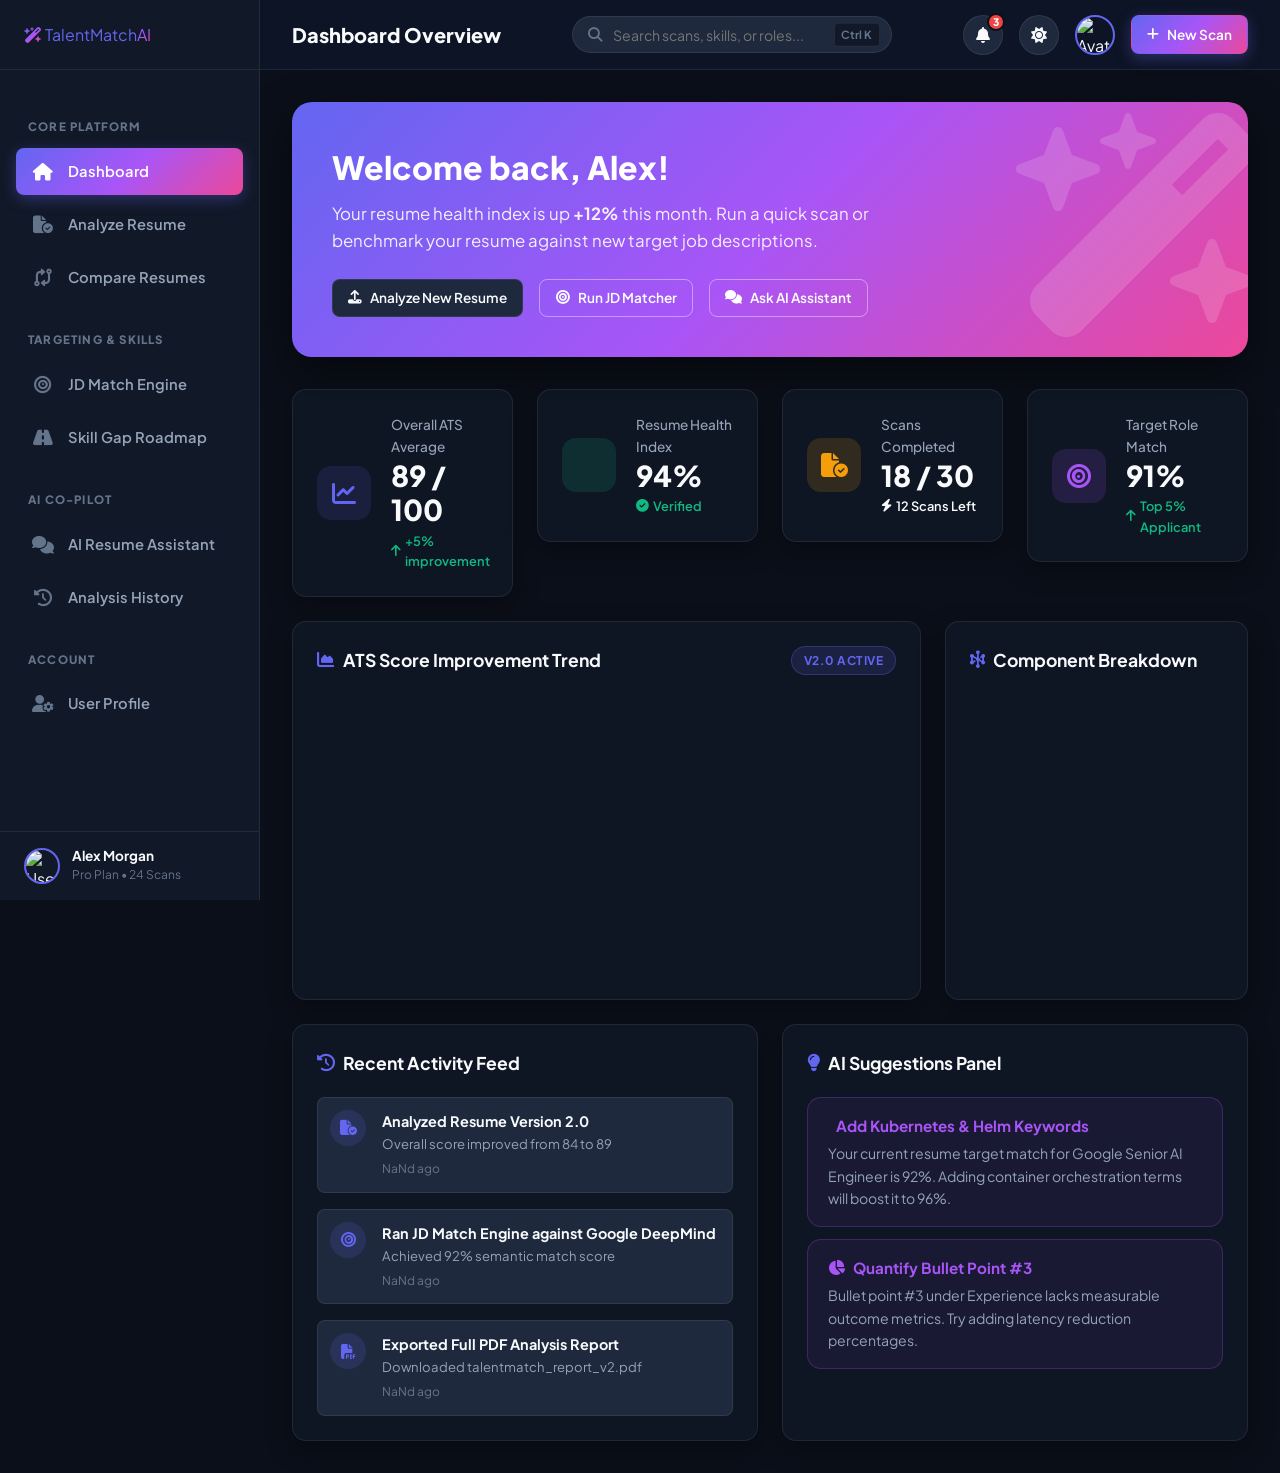
==== frontend/index.html @ 9432a085 "Initial commit" ====
<!DOCTYPE html>
<html lang="en" data-theme="dark">
<head>
  <meta charset="UTF-8">
  <meta name="viewport" content="width=device-width, initial-scale=1.0">
  <title>TalentMatch AI — Intelligent Resume Analysis & Career Assistant</title>
  
  <!-- Fonts -->
  <link rel="preconnect" href="https://fonts.googleapis.com">
  <link rel="preconnect" href="https://fonts.gstatic.com" crossorigin>
  <link href="https://fonts.googleapis.com/css2?family=Inter:wght@300;400;500;600;700;800&family=Plus+Jakarta+Sans:wght@400;500;600;700;800;900&display=swap" rel="stylesheet">
  
  <!-- FontAwesome Icons (CDN) -->
  <link rel="stylesheet" href="https://cdnjs.cloudflare.com/ajax/libs/font-awesome/6.4.0/css/all.min.css">
  
  <!-- Custom Stylesheets -->
  <link rel="stylesheet" href="assets/css/style.css">
  <link rel="stylesheet" href="assets/css/components.css">
  <link rel="stylesheet" href="assets/css/dashboard.css">
  <link rel="stylesheet" href="assets/css/analysis.css">
  <link rel="stylesheet" href="assets/css/chat.css">
</head>
<body>

  <!-- MAIN SPA APP CONTAINER -->
  <div class="app-container">

    <!-- INTERNAL APP SIDEBAR -->
    <aside class="app-sidebar">
      <div class="sidebar-header">
        <a href="#dashboard" class="brand-logo">
          <i class="fa-solid fa-wand-magic-sparkles gradient-text"></i>
          <span>TalentMatch<span class="gradient-text">AI</span></span>
        </a>
      </div>

      <div class="sidebar-menu">
        <span class="sidebar-category">Core Platform</span>
        <a href="#dashboard" class="sidebar-link active"><i class="fa-solid fa-house"></i> Dashboard</a>
        <a href="#analyze" class="sidebar-link"><i class="fa-solid fa-file-circle-check"></i> Analyze Resume</a>
        <a href="#compare" class="sidebar-link"><i class="fa-solid fa-code-compare"></i> Compare Resumes</a>
        
        <span class="sidebar-category">Targeting & Skills</span>
        <a href="#jd-match" class="sidebar-link"><i class="fa-solid fa-bullseye"></i> JD Match Engine</a>
        <a href="#skill-gap" class="sidebar-link"><i class="fa-solid fa-road"></i> Skill Gap Roadmap</a>
        
        <span class="sidebar-category">AI Co-Pilot</span>
        <a href="#chat" class="sidebar-link"><i class="fa-solid fa-comments"></i> AI Resume Assistant</a>
        <a href="#history" class="sidebar-link"><i class="fa-solid fa-clock-rotate-left"></i> Analysis History</a>
        
        <span class="sidebar-category">Account</span>
        <a href="#profile" class="sidebar-link"><i class="fa-solid fa-user-gear"></i> User Profile</a>
      </div>

      <div class="sidebar-footer">
        <div class="user-profile-summary">
          <img src="https://images.unsplash.com/photo-1534528741775-53994a69daeb?auto=format&fit=crop&w=256&q=80" class="user-avatar-sm" alt="User">
          <div class="user-info-text">
            <span class="user-name-text">Alex Morgan</span>
            <span class="user-role-text">Pro Plan • 24 Scans</span>
          </div>
        </div>
      </div>
    </aside>

    <!-- MAIN CONTENT AREA -->
    <main class="main-content">

      <!-- TOP APP HEADER / NAVIGATION BAR -->
      <header class="app-header">
        <div class="header-title-wrap">
          <button class="mobile-nav-toggle" id="mobile-nav-toggle"><i class="fa-solid fa-bars"></i></button>
          <h2 class="header-page-title" id="header-page-title">Dashboard Overview</h2>
        </div>

        <!-- Global Search Input -->
        <div class="header-search-wrap">
          <i class="fa-solid fa-magnifying-glass search-icon-left"></i>
          <input type="text" class="header-search-input" id="header-search-input" placeholder="Search scans, skills, or roles...">
          <span class="search-shortcut-kbd">Ctrl K</span>
        </div>

        <div class="header-actions">
          <!-- Notification Bell Button & Dropdown -->
          <div class="notification-btn-wrap">
            <button class="theme-toggle-btn" id="notification-btn" title="Notifications">
              <i class="fa-solid fa-bell"></i>
              <span class="notification-badge-count">3</span>
            </button>
            <div class="notification-dropdown" id="notification-dropdown">
              <div style="display: flex; align-items: center; justify-content: space-between; margin-bottom: 0.75rem;">
                <strong style="font-size: 0.95rem;">Notifications</strong>
                <span class="badge badge-primary">3 New</span>
              </div>
              <div id="notification-items-container">
                <!-- Dynamically Rendered -->
              </div>
            </div>
          </div>

          <!-- Theme Toggle Button -->
          <button class="theme-toggle-btn" id="theme-toggle-btn" title="Toggle Theme"><i class="fa-solid fa-sun"></i></button>

          <!-- User Profile Dropdown Avatar -->
          <div class="profile-dropdown-wrap">
            <img src="https://images.unsplash.com/photo-1534528741775-53994a69daeb?auto=format&fit=crop&w=256&q=80" class="profile-avatar-btn" id="profile-avatar-btn" alt="Avatar">
            <div class="profile-dropdown-menu" id="profile-dropdown-menu">
              <div class="profile-menu-item" onclick="Router.navigate('profile')"><i class="fa-solid fa-user-gear"></i> Profile Settings</div>
              <div class="profile-menu-item" onclick="Router.navigate('profile')"><i class="fa-solid fa-crown"></i> Pro Subscription</div>
              <div class="profile-menu-item" onclick="Auth.signOut()" style="color: var(--color-danger);"><i class="fa-solid fa-right-from-bracket"></i> Sign Out</div>
            </div>
          </div>

          <a href="#analyze" class="btn btn-primary btn-sm"><i class="fa-solid fa-plus"></i> New Scan</a>
        </div>
      </header>

      <!-- =================================================================== -->
      <!-- PAGE 1: LOGIN PAGE (#login) -->
      <!-- =================================================================== -->
      <section id="view-login" class="page-view">
        <div style="max-width: 440px; margin: 4rem auto;" class="glass-panel dashboard-card">
          <div style="text-align: center; margin-bottom: 2rem;">
            <i class="fa-solid fa-wand-magic-sparkles gradient-text" style="font-size: 2.5rem; margin-bottom: 1rem;"></i>
            <h2>Welcome Back</h2>
            <p style="color: var(--text-secondary);">Sign in to access your saved resume analyses</p>
          </div>
          <form onsubmit="event.preventDefault(); Auth.signIn(document.getElementById('login-email').value, document.getElementById('login-pass').value);">
            <div style="margin-bottom: 1.25rem;">
              <label style="display: block; font-size: 0.85rem; font-weight: 600; margin-bottom: 0.4rem;">Email Address</label>
              <input type="email" id="login-email" value="alex.morgan@talentmatch.ai" class="chat-input-field" style="width: 100%; border-radius: var(--border-radius-sm);" required>
            </div>
            <div style="margin-bottom: 1.5rem;">
              <label style="display: block; font-size: 0.85rem; font-weight: 600; margin-bottom: 0.4rem;">Password</label>
              <input type="password" id="login-pass" value="••••••••••••" class="chat-input-field" style="width: 100%; border-radius: var(--border-radius-sm);" required>
            </div>
            <button type="submit" class="btn btn-primary" style="width: 100%;">Sign In</button>
          </form>
          <p style="text-align: center; margin-top: 1.5rem; font-size: 0.9rem; color: var(--text-secondary);">
            Don't have an account? <a href="#register">Create Account</a>
          </p>
        </div>
      </section>

      <!-- =================================================================== -->
      <!-- PAGE 2: REGISTER PAGE (#register) -->
      <!-- =================================================================== -->
      <section id="view-register" class="page-view">
        <div style="max-width: 440px; margin: 4rem auto;" class="glass-panel dashboard-card">
          <div style="text-align: center; margin-bottom: 2rem;">
            <i class="fa-solid fa-user-plus gradient-text" style="font-size: 2.5rem; margin-bottom: 1rem;"></i>
            <h2>Create TalentMatch Account</h2>
            <p style="color: var(--text-secondary);">Start optimizing your resume with Gemini AI</p>
          </div>
          <form onsubmit="event.preventDefault(); Auth.signUp(document.getElementById('reg-email').value, document.getElementById('reg-pass').value, document.getElementById('reg-name').value);">
            <div style="margin-bottom: 1.25rem;">
              <label style="display: block; font-size: 0.85rem; font-weight: 600; margin-bottom: 0.4rem;">Full Name</label>
              <input type="text" id="reg-name" placeholder="Alex Morgan" class="chat-input-field" style="width: 100%; border-radius: var(--border-radius-sm);" required>
            </div>
            <div style="margin-bottom: 1.25rem;">
              <label style="display: block; font-size: 0.85rem; font-weight: 600; margin-bottom: 0.4rem;">Email Address</label>
              <input type="email" id="reg-email" placeholder="alex@example.com" class="chat-input-field" style="width: 100%; border-radius: var(--border-radius-sm);" required>
            </div>
            <div style="margin-bottom: 1.5rem;">
              <label style="display: block; font-size: 0.85rem; font-weight: 600; margin-bottom: 0.4rem;">Password</label>
              <input type="password" id="reg-pass" placeholder="••••••••••••" class="chat-input-field" style="width: 100%; border-radius: var(--border-radius-sm);" required>
            </div>
            <button type="submit" class="btn btn-primary" style="width: 100%;">Create Account</button>
          </form>
          <p style="text-align: center; margin-top: 1.5rem; font-size: 0.9rem; color: var(--text-secondary);">
            Already registered? <a href="#login">Sign In</a>
          </p>
        </div>
      </section>

      <!-- =================================================================== -->
      <!-- PAGE 3: DASHBOARD (#dashboard) -->
      <!-- =================================================================== -->
      <section id="view-dashboard" class="page-view active">
        <!-- Welcome Banner -->
        <div class="welcome-banner">
          <div class="banner-decoration"><i class="fa-solid fa-wand-magic-sparkles"></i></div>
          <h1 class="welcome-title">Welcome back, Alex!</h1>
          <p class="welcome-desc">Your resume health index is up <strong>+12%</strong> this month. Run a quick scan or benchmark your resume against new target job descriptions.</p>
          <div style="display: flex; gap: 1rem; flex-wrap: wrap;">
            <a href="#analyze" class="btn btn-secondary btn-sm"><i class="fa-solid fa-upload"></i> Analyze New Resume</a>
            <a href="#jd-match" class="btn btn-outline btn-sm" style="color: #fff; border-color: rgba(255,255,255,0.4);"><i class="fa-solid fa-bullseye"></i> Run JD Matcher</a>
            <a href="#chat" class="btn btn-outline btn-sm" style="color: #fff; border-color: rgba(255,255,255,0.4);"><i class="fa-solid fa-comments"></i> Ask AI Assistant</a>
          </div>
        </div>

        <!-- Metrics Grid -->
        <div class="dashboard-grid" style="margin-top: 0;">
          <div class="col-span-3">
            <div class="glass-panel stat-card">
              <div class="stat-icon"><i class="fa-solid fa-chart-line"></i></div>
              <div class="stat-info">
                <span class="stat-label">Overall ATS Average</span>
                <span class="stat-value">89 / 100</span>
                <span class="stat-trend up"><i class="fa-solid fa-arrow-up"></i> +5% improvement</span>
              </div>
            </div>
          </div>
          <div class="col-span-3">
            <div class="glass-panel stat-card">
              <div class="stat-icon" style="color: var(--color-success); background: var(--color-success-bg);"><i class="fa-solid fa-shield-check"></i></div>
              <div class="stat-info">
                <span class="stat-label">Resume Health Index</span>
                <span class="stat-value">94%</span>
                <span class="stat-trend up"><i class="fa-solid fa-circle-check"></i> Verified</span>
              </div>
            </div>
          </div>
          <div class="col-span-3">
            <div class="glass-panel stat-card">
              <div class="stat-icon" style="color: var(--color-warning); background: var(--color-warning-bg);"><i class="fa-solid fa-file-circle-check"></i></div>
              <div class="stat-info">
                <span class="stat-label">Scans Completed</span>
                <span class="stat-value">18 / 30</span>
                <span class="stat-trend"><i class="fa-solid fa-bolt"></i> 12 Scans Left</span>
              </div>
            </div>
          </div>
          <div class="col-span-3">
            <div class="glass-panel stat-card">
              <div class="stat-icon" style="color: var(--accent-secondary); background: rgba(168, 85, 247, 0.15);"><i class="fa-solid fa-bullseye"></i></div>
              <div class="stat-info">
                <span class="stat-label">Target Role Match</span>
                <span class="stat-value">91%</span>
                <span class="stat-trend up"><i class="fa-solid fa-arrow-up"></i> Top 5% Applicant</span>
              </div>
            </div>
          </div>
        </div>

        <!-- Charts Grid -->
        <div class="dashboard-grid">
          <div class="col-span-8">
            <div class="glass-panel dashboard-card">
              <div class="card-header">
                <span class="card-title"><i class="fa-solid fa-chart-area"></i> ATS Score Improvement Trend</span>
                <span class="badge badge-primary">v2.0 Active</span>
              </div>
              <div class="chart-container">
                <canvas id="scoreTrendChart"></canvas>
              </div>
            </div>
          </div>

          <div class="col-span-4">
            <div class="glass-panel dashboard-card">
              <div class="card-header">
                <span class="card-title"><i class="fa-solid fa-hexagon-nodes"></i> Component Breakdown</span>
              </div>
              <div class="chart-container">
                <canvas id="componentRadarChart"></canvas>
              </div>
            </div>
          </div>

          <!-- Activity Feed & AI Suggestions -->
          <div class="col-span-6">
            <div class="glass-panel dashboard-card">
              <div class="card-header">
                <span class="card-title"><i class="fa-solid fa-clock-rotate-left"></i> Recent Activity Feed</span>
              </div>
              <div class="activity-feed-list" id="dashboard-activity-feed">
                <!-- Dynamically Rendered -->
              </div>
            </div>
          </div>

          <div class="col-span-6">
            <div class="glass-panel dashboard-card">
              <div class="card-header">
                <span class="card-title"><i class="fa-solid fa-lightbulb"></i> AI Suggestions Panel</span>
              </div>
              <div class="ai-suggestion-card">
                <span class="ai-suggestion-title"><i class="fa-solid fa-sparkles"></i> Add Kubernetes & Helm Keywords</span>
                <p style="font-size: 0.88rem; color: var(--text-secondary);">Your current resume target match for Google Senior AI Engineer is 92%. Adding container orchestration terms will boost it to 96%.</p>
              </div>
              <div class="ai-suggestion-card">
                <span class="ai-suggestion-title"><i class="fa-solid fa-chart-pie"></i> Quantify Bullet Point #3</span>
                <p style="font-size: 0.88rem; color: var(--text-secondary);">Bullet point #3 under Experience lacks measurable outcome metrics. Try adding latency reduction percentages.</p>
              </div>
            </div>
          </div>
        </div>
      </section>

      <!-- =================================================================== -->
      <!-- PAGE 4: RESUME ANALYSIS (#analyze) -->
      <!-- =================================================================== -->
      <section id="view-analyze" class="page-view">
        <div class="dashboard-grid" style="margin-top: 0;">
          <!-- Optional Job Description Text Input -->
          <div class="col-span-12">
            <div class="glass-panel dashboard-card" style="margin-bottom: 1rem; padding: 1.25rem;">
              <label style="display: block; font-size: 0.9rem; font-weight: 700; margin-bottom: 0.5rem;"><i class="fa-solid fa-file-invoice"></i> Target Job Description (Optional)</label>
              <textarea class="chat-input-field" id="jd-text-input" rows="2" style="width: 100%; border-radius: var(--border-radius-sm); font-size: 0.88rem;" placeholder="Paste job description text here to benchmark keyword match & semantic fit..."></textarea>
            </div>
          </div>

          <!-- Upload Area & Progress Bar -->
          <div class="col-span-12">
            <div class="glass-panel dashboard-card">
              <div class="card-header">
                <span class="card-title"><i class="fa-solid fa-cloud-arrow-up"></i> Upload Resume for Instant Analysis</span>
                <span class="badge badge-info">PDF, DOCX Max 5MB</span>
              </div>
              <div class="dropzone" id="resume-dropzone">
                <i class="fa-solid fa-file-arrow-up dropzone-icon"></i>
                <h3>Drag & Drop Your Resume File Here</h3>
                <p style="color: var(--text-secondary); margin-top: 0.5rem;">or click to browse local files from your computer</p>
                <input type="file" id="resume-file-input" style="display: none;" accept=".pdf,.doc,.docx">
              </div>

              <!-- Upload Progress Indicator Bar -->
              <div class="upload-progress-wrap" id="upload-progress-wrap">
                <div style="display: flex; justify-content: space-between; font-size: 0.85rem; margin-bottom: 0.4rem;">
                  <span>Parsing & Scoring with Gemini Flash AI...</span>
                  <span id="upload-pct-text">Processing</span>
                </div>
                <div class="progress-bar-wrap">
                  <div class="progress-bar-fill" id="upload-progress-bar-fill" style="width: 0%;"></div>
                </div>
              </div>
            </div>
          </div>

          <!-- Document Preview Panel Mockup -->
          <div class="col-span-12">
            <div class="glass-panel dashboard-card">
              <div class="card-header">
                <span class="card-title"><i class="fa-solid fa-file-lines"></i> Parsed Resume Preview & Data Inspector</span>
                <div style="display: flex; gap: 0.5rem;">
                  <button class="btn btn-outline btn-sm" onclick="App.handleDownloadPDF()"><i class="fa-solid fa-download"></i> Download Report (PDF)</button>
                </div>
              </div>
              <div class="doc-tab-pills">
                <button class="doc-tab-pill active">Parsed Summary</button>
                <button class="doc-tab-pill">Work Experience</button>
                <button class="doc-tab-pill">Extracted Skills</button>
              </div>
              <div class="document-preview-card">
                <strong>NAME:</strong> Alex Morgan<br>
                <strong>ROLE TARGET:</strong> Senior Full Stack & AI Systems Engineer<br>
                <strong>EMAIL:</strong> alex.morgan@talentmatch.ai | <strong>PHONE:</strong> +1-555-019-2831<br><br>
                <strong>PROFESSIONAL SUMMARY:</strong><br>
                Driven Senior Full-Stack Engineer with 5+ years of experience architecting high-throughput FastAPI backends and modern React interfaces. Reduced overall API response latency by 45% using Redis caching and optimized PyTorch embeddings.
              </div>
            </div>
          </div>

          <!-- Score Radial Gauge & Component Cards -->
          <div class="col-span-4">
            <div class="glass-panel dashboard-card score-gauge-card">
              <span class="card-title" style="margin-bottom: 0.5rem;"><i class="fa-solid fa-gauge-high"></i> Overall ATS Score</span>
              <div class="score-radial-wrap">
                <svg viewBox="0 0 160 160">
                  <defs>
                    <linearGradient id="scoreGradient" x1="0%" y1="0%" x2="100%" y2="100%">
                      <stop offset="0%" stop-color="#6366f1"/>
                      <stop offset="100%" stop-color="#a855f7"/>
                    </linearGradient>
                  </defs>
                  <circle class="score-radial-bg" cx="80" cy="80" r="70"></circle>
                  <circle class="score-radial-meter" id="score-radial-meter" cx="80" cy="80" r="70"></circle>
                </svg>
                <div class="score-radial-text">
                  <span class="score-num gradient-text" id="analysis-score-num">89</span>
                  <span class="score-denom">OUT OF 100</span>
                </div>
              </div>
              <span class="badge badge-success" style="margin-top: 0.5rem;">Excellent ATS Grade</span>
            </div>
          </div>

          <div class="col-span-8">
            <div class="glass-panel dashboard-card">
              <div class="card-header">
                <span class="card-title"><i class="fa-solid fa-sliders"></i> 5-Component ATS Scores</span>
              </div>
              <div class="component-scores-grid" id="component-scores-grid">
                <!-- Dynamically Rendered -->
              </div>
            </div>
          </div>

          <!-- Keyword Analysis & Issues -->
          <div class="col-span-6">
            <div class="glass-panel dashboard-card">
              <div class="card-header">
                <span class="card-title"><i class="fa-solid fa-tags"></i> Extracted & Target Keywords</span>
              </div>
              <div class="keywords-pills-wrap" id="matched-keywords-container">
                <!-- Dynamically Rendered -->
              </div>
            </div>
          </div>

          <div class="col-span-6">
            <div class="glass-panel dashboard-card">
              <div class="card-header">
                <span class="card-title"><i class="fa-solid fa-triangle-exclamation"></i> Actionable Issues & Recommendations</span>
              </div>
              <div class="issues-accordion-list">
                <div class="issue-item-card active">
                  <div class="issue-item-header" onclick="this.parentElement.classList.toggle('active')">
                    <span class="issue-item-title"><i class="fa-solid fa-circle-exclamation" style="color: var(--color-warning);"></i> Incorporate Cloud Infrastructure Keywords</span>
                    <i class="fa-solid fa-chevron-down issue-chevron"></i>
                  </div>
                  <div class="issue-item-body">
                    <p>The target role emphasizes Kubernetes and Terraform for deployment pipelines.</p>
                    <div class="how-to-fix-box">
                      <strong>How to Fix:</strong> Add Terraform or Kubernetes under Infrastructure/DevOps skills section.
                    </div>
                  </div>
                </div>
              </div>
            </div>
          </div>
        </div>
      </section>

      <!-- =================================================================== -->
      <!-- PAGE 5: RESUME COMPARISON (#compare) -->
      <!-- =================================================================== -->
      <section id="view-compare" class="page-view">
        <div class="dashboard-grid" style="margin-top: 0;">
          <div class="col-span-12">
            <div class="glass-panel dashboard-card">
              <div class="card-header">
                <span class="card-title"><i class="fa-solid fa-code-compare"></i> Side-by-Side Resume Comparison Matrix</span>
                <button class="btn btn-primary btn-sm" onclick="App.showToast('Select files to compare', 'info')"><i class="fa-solid fa-plus"></i> Compare New File</button>
              </div>
              <div class="comparison-table-wrap">
                <table class="comparison-table">
                  <thead>
                    <tr>
                      <th>Resume Version</th>
                      <th>ATS Score</th>
                      <th>Formatting (/20)</th>
                      <th>Keywords (/25)</th>
                      <th>Skills Detected</th>
                      <th>Recommendation Verdict</th>
                    </tr>
                  </thead>
                  <tbody id="comparison-matrix-body">
                    <!-- Dynamically Rendered -->
                  </tbody>
                </table>
              </div>
            </div>
          </div>

          <div class="col-span-12">
            <div class="glass-panel dashboard-card">
              <div class="card-header">
                <span class="card-title"><i class="fa-solid fa-chart-bar"></i> Differential ATS Score Visualizer</span>
              </div>
              <div class="chart-container">
                <canvas id="comparisonBarChart"></canvas>
              </div>
            </div>
          </div>
        </div>
      </section>

      <!-- =================================================================== -->
      <!-- PAGE 6: JOB DESCRIPTION MATCHING (#jd-match) -->
      <!-- =================================================================== -->
      <section id="view-jd-match" class="page-view">
        <div class="dashboard-grid" style="margin-top: 0;">
          <div class="col-span-12">
            <div class="glass-panel dashboard-card" style="margin-bottom: 1.5rem;">
              <div class="card-header">
                <span class="card-title"><i class="fa-solid fa-bullseye"></i> Multi-Job Description Target Matcher</span>
                <button class="btn btn-primary btn-sm" onclick="App.showToast('Paste Job Description text...', 'info')"><i class="fa-solid fa-paste"></i> Add New JD Target</button>
              </div>
              <p style="color: var(--text-secondary);">Benchmark your current active resume against multiple company job postings simultaneously.</p>
            </div>
          </div>

          <div class="col-span-12">
            <div style="display: grid; grid-template-columns: repeat(auto-fit, minmax(320px, 1fr)); gap: 1.5rem;" id="jd-match-cards-wrap">
              <!-- Dynamically Rendered -->
            </div>
          </div>
        </div>
      </section>

      <!-- =================================================================== -->
      <!-- PAGE 7: SKILL GAP ANALYSIS (#skill-gap) -->
      <!-- =================================================================== -->
      <section id="view-skill-gap" class="page-view">
        <div class="dashboard-grid" style="margin-top: 0;">
          <div class="col-span-12">
            <div class="glass-panel dashboard-card">
              <div class="card-header">
                <span class="card-title"><i class="fa-solid fa-road"></i> AI-Generated Skill Roadmap & Learning Priorities</span>
              </div>
              <p style="color: var(--text-secondary);">Skill gaps identified based on sentence embeddings & skill validation checks against target Senior AI Architect postings.</p>
              
              <div class="skill-roadmap-list" id="skill-roadmap-container">
                <!-- Dynamically Rendered -->
              </div>
            </div>
          </div>
        </div>
      </section>

      <!-- =================================================================== -->
      <!-- PAGE 8: AI RESUME ASSISTANT (#chat) -->
      <!-- =================================================================== -->
      <section id="view-chat" class="page-view">
        <div class="chat-app-container">
          <!-- Chat Sidebar -->
          <div class="chat-sidebar">
            <button class="btn btn-primary btn-sm chat-new-btn" onclick="App.showToast('New Chat session started!', 'success')"><i class="fa-solid fa-plus"></i> New Chat</button>
            <span class="sidebar-category" style="padding-left: 0;">Quick Prompt Presets</span>
            <div class="preset-prompts-list">
              <button class="prompt-preset-chip" onclick="App.sendPresetPrompt('Rewrite summary for Senior Fullstack')"><i class="fa-solid fa-wand-magic"></i> Rewrite Summary</button>
              <button class="prompt-preset-chip" onclick="App.sendPresetPrompt('Generate 3 bullet points with metrics')"><i class="fa-solid fa-list-check"></i> Generate Metrics</button>
              <button class="prompt-preset-chip" onclick="App.sendPresetPrompt('Find missing keywords for Google AI Lead')"><i class="fa-solid fa-key"></i> Missing Keywords</button>
            </div>
          </div>

          <!-- Chat Main Area -->
          <div class="chat-main-area">
            <div class="chat-messages-scroll" id="chat-messages-scroll">
              <div class="chat-message-row assistant">
                <div class="chat-avatar"><i class="fa-solid fa-robot"></i></div>
                <div class="chat-bubble">
                  Hello Alex! I am your <strong>TalentMatch AI Assistant</strong>. I can help you reword bullet points, optimize your summary for specific job descriptions, or answer any ATS formatting questions. How can I assist your job search today?
                </div>
              </div>
            </div>

            <!-- Chat Input Bar -->
            <div class="chat-input-wrapper">
              <input type="text" class="chat-input-field" id="chat-input" placeholder="Ask AI Assistant to rewrite bullet points, optimize summary, or add keywords...">
              <button class="chat-send-btn" id="chat-send-btn"><i class="fa-solid fa-paper-plane"></i></button>
            </div>
          </div>
        </div>
      </section>

      <!-- =================================================================== -->
      <!-- PAGE 9: RESUME HISTORY (#history) -->
      <!-- =================================================================== -->
      <section id="view-history" class="page-view">
        <div class="dashboard-grid" style="margin-top: 0;">
          <div class="col-span-12">
            <div class="glass-panel dashboard-card">
              <div class="card-header">
                <span class="card-title"><i class="fa-solid fa-clock-rotate-left"></i> Resume Scan History</span>
                <span class="badge badge-primary">Database History</span>
              </div>
              <div style="display: flex; gap: 1rem; margin-top: 0.5rem;">
                <input type="text" class="chat-input-field" id="history-search-input" placeholder="Filter scans by title or filename..." style="border-radius: var(--border-radius-sm); flex: 1;">
              </div>
            </div>
          </div>

          <div class="col-span-12">
            <div style="display: grid; grid-template-columns: repeat(auto-fit, minmax(320px, 1fr)); gap: 1.5rem;" id="history-cards-container">
              <!-- Dynamically Rendered -->
            </div>
          </div>
        </div>
      </section>

      <!-- =================================================================== -->
      <!-- PAGE 10: USER PROFILE & SETTINGS (#profile) -->
      <!-- =================================================================== -->
      <section id="view-profile" class="page-view">
        <div class="dashboard-grid" style="margin-top: 0;">
          <div class="col-span-4">
            <div class="glass-panel dashboard-card" style="text-align: center; padding: 2.5rem 1.5rem;">
              <img src="https://images.unsplash.com/photo-1534528741775-53994a69daeb?auto=format&fit=crop&w=256&q=80" style="width: 100px; height: 100px; border-radius: 50%; object-fit: cover; margin: 0 auto 1rem; border: 3px solid var(--accent-primary);" alt="Profile">
              <h3>Alex Morgan</h3>
              <p style="color: var(--text-secondary); font-size: 0.9rem;">Senior Full Stack Engineer</p>
              <span class="badge badge-success" style="margin-top: 0.75rem;">Pro Analyst Subscription</span>
            </div>
          </div>

          <div class="col-span-8">
            <div class="glass-panel dashboard-card">
              <div class="card-header">
                <span class="card-title"><i class="fa-solid fa-user-gear"></i> Target Career Preferences</span>
              </div>
              <form onsubmit="event.preventDefault(); App.showToast('Profile updated!', 'success');">
                <div style="margin-bottom: 1.25rem;">
                  <label style="display: block; font-size: 0.85rem; font-weight: 600; margin-bottom: 0.4rem;">Target Job Title</label>
                  <input type="text" value="Lead AI Systems Architect" class="chat-input-field" style="width: 100%; border-radius: var(--border-radius-sm);">
                </div>
                <div style="margin-bottom: 1.25rem;">
                  <label style="display: block; font-size: 0.85rem; font-weight: 600; margin-bottom: 0.4rem;">Primary Technology Stack</label>
                  <input type="text" value="Python, FastAPI, TypeScript, PyTorch, PostgreSQL, Docker" class="chat-input-field" style="width: 100%; border-radius: var(--border-radius-sm);">
                </div>
                <button type="submit" class="btn btn-primary btn-sm"><i class="fa-solid fa-floppy-disk"></i> Save Preferences</button>
              </form>
            </div>
          </div>
        </div>
      </section>

    </main>
  </div>

  <!-- CDN Scripts -->
  <script src="https://cdn.jsdelivr.net/npm/@supabase/supabase-js@2"></script>
  <script src="https://cdn.jsdelivr.net/npm/chart.js@4.4.0/dist/chart.umd.min.js"></script>
  
  <!-- Custom JS Modules -->
  <script src="assets/js/mockData.js"></script>
  <script src="assets/js/charts.js"></script>
  <script src="assets/js/api.js"></script>
  <script src="assets/js/auth.js"></script>
  <script src="assets/js/router.js"></script>
  <script src="assets/js/app.js"></script>

</body>
</html>
---- frontend/assets/css/style.css ----
/* ==========================================================================
   TalentMatch AI - Global Design System & Core Tokens (Vanilla CSS)
   ========================================================================== */

:root {
  /* Color Palette - Dark Theme (Default) */
  --bg-primary: #0b0f19;
  --bg-secondary: #111827;
  --bg-tertiary: #1f293d;
  --bg-card: rgba(17, 24, 39, 0.75);
  --bg-card-hover: rgba(31, 41, 61, 0.85);
  --bg-glass: rgba(15, 23, 42, 0.75);
  
  --text-primary: #f8fafc;
  --text-secondary: #94a3b8;
  --text-muted: #64748b;
  --text-inverse: #0f172a;

  /* Brand Accents & Gradients */
  --accent-primary: #6366f1;
  --accent-primary-hover: #4f46e5;
  --accent-secondary: #a855f7;
  --accent-tertiary: #ec4899;

  --grad-primary: linear-gradient(135deg, #6366f1 0%, #a855f7 50%, #ec4899 100%);
  --grad-secondary: linear-gradient(135deg, #3b82f6 0%, #2dd4bf 100%);
  --grad-success: linear-gradient(135deg, #10b981 0%, #059669 100%);
  --grad-warning: linear-gradient(135deg, #f59e0b 0%, #d97706 100%);
  --grad-danger: linear-gradient(135deg, #ef4444 0%, #b91c1c 100%);
  --grad-glass: linear-gradient(135deg, rgba(255, 255, 255, 0.08) 0%, rgba(255, 255, 255, 0.02) 100%);

  /* System Status Colors */
  --color-success: #10b981;
  --color-success-bg: rgba(16, 185, 129, 0.15);
  --color-warning: #f59e0b;
  --color-warning-bg: rgba(245, 158, 11, 0.15);
  --color-danger: #ef4444;
  --color-danger-bg: rgba(239, 68, 68, 0.15);
  --color-info: #3b82f6;
  --color-info-bg: rgba(59, 130, 246, 0.15);

  /* Borders & Shadows */
  --border-color: rgba(255, 255, 255, 0.08);
  --border-color-hover: rgba(99, 102, 241, 0.4);
  --border-radius-sm: 8px;
  --border-radius-md: 14px;
  --border-radius-lg: 20px;
  --border-radius-full: 9999px;

  --shadow-sm: 0 2px 8px rgba(0, 0, 0, 0.25);
  --shadow-md: 0 8px 24px rgba(0, 0, 0, 0.35);
  --shadow-lg: 0 16px 40px rgba(0, 0, 0, 0.5);
  --shadow-glow: 0 0 25px rgba(99, 102, 241, 0.35);

  /* Fonts & Transitions */
  --font-main: 'Plus Jakarta Sans', 'Inter', -apple-system, BlinkMacSystemFont, sans-serif;
  --transition-fast: all 0.2s cubic-bezier(0.4, 0, 0.2, 1);
  --transition-normal: all 0.3s cubic-bezier(0.4, 0, 0.2, 1);
  --transition-bounce: all 0.4s cubic-bezier(0.34, 1.56, 0.64, 1);

  --sidebar-width: 260px;
  --header-height: 70px;
}

/* Light Theme Overrides */
[data-theme="light"] {
  --bg-primary: #f8fafc;
  --bg-secondary: #ffffff;
  --bg-tertiary: #f1f5f9;
  --bg-card: rgba(255, 255, 255, 0.85);
  --bg-card-hover: rgba(241, 245, 249, 0.95);
  --bg-glass: rgba(255, 255, 255, 0.85);

  --text-primary: #0f172a;
  --text-secondary: #475569;
  --text-muted: #94a3b8;
  --text-inverse: #ffffff;

  --border-color: rgba(0, 0, 0, 0.08);
  --border-color-hover: rgba(99, 102, 241, 0.4);
  --grad-glass: linear-gradient(135deg, rgba(255, 255, 255, 0.9) 0%, rgba(240, 244, 255, 0.6) 100%);
  --shadow-sm: 0 2px 8px rgba(0, 0, 0, 0.06);
  --shadow-md: 0 8px 24px rgba(0, 0, 0, 0.08);
  --shadow-lg: 0 16px 40px rgba(0, 0, 0, 0.12);
  --shadow-glow: 0 0 25px rgba(99, 102, 241, 0.2);
}

/* Base Reset */
*, *::before, *::after {
  box-sizing: border-box;
  margin: 0;
  padding: 0;
}

html {
  scroll-behavior: smooth;
  font-size: 16px;
}

body {
  font-family: var(--font-main);
  background-color: var(--bg-primary);
  color: var(--text-primary);
  line-height: 1.6;
  overflow-x: hidden;
  min-height: 100vh;
  transition: background-color 0.3s ease, color 0.3s ease;
}

a {
  color: var(--accent-primary);
  text-decoration: none;
  transition: var(--transition-fast);
}

a:hover {
  color: var(--accent-secondary);
}

ul, ol {
  list-style: none;
}

img {
  max-width: 100%;
  height: auto;
  display: block;
}

button, input, select, textarea {
  font-family: inherit;
  font-size: inherit;
  color: inherit;
}

/* Glassmorphism Utility */
.glass-panel {
  background: var(--bg-card);
  backdrop-filter: blur(16px);
  -webkit-backdrop-filter: blur(16px);
  border: 1px solid var(--border-color);
  border-radius: var(--border-radius-md);
  box-shadow: var(--shadow-md);
  transition: var(--transition-normal);
}

.glass-panel:hover {
  border-color: var(--border-color-hover);
}

/* Gradient Text */
.gradient-text {
  background: var(--grad-primary);
  -webkit-background-clip: text;
  -webkit-text-fill-color: transparent;
  display: inline-block;
}

.gradient-text-blue {
  background: var(--grad-secondary);
  -webkit-background-clip: text;
  -webkit-text-fill-color: transparent;
  display: inline-block;
}

/* Layout Wrapper */
.app-container {
  display: flex;
  min-height: 100vh;
  position: relative;
}

.main-content {
  flex: 1;
  display: flex;
  flex-direction: column;
  min-width: 0;
  transition: var(--transition-normal);
}

.page-view {
  display: none;
  padding: 2rem;
  animation: fadeIn 0.35s ease-in-out forwards;
}

.page-view.active {
  display: block;
}

/* Container Widths */
.container {
  max-width: 1280px;
  margin: 0 auto;
  padding: 0 1.5rem;
}

/* Animations */
@keyframes fadeIn {
  from {
    opacity: 0;
    transform: translateY(8px);
  }
  to {
    opacity: 1;
    transform: translateY(0);
  }
}

@keyframes pulseGlow {
  0%, 100% {
    box-shadow: 0 0 15px rgba(99, 102, 241, 0.3);
  }
  50% {
    box-shadow: 0 0 30px rgba(168, 85, 247, 0.6);
  }
}

@keyframes spin {
  to { transform: rotate(360deg); }
}

.spin {
  animation: spin 1s linear infinite;
}

/* Scrollbar Customization */
::-webkit-scrollbar {
  width: 8px;
  height: 8px;
}
::-webkit-scrollbar-track {
  background: var(--bg-primary);
}
::-webkit-scrollbar-thumb {
  background: var(--bg-tertiary);
  border-radius: var(--border-radius-full);
}
::-webkit-scrollbar-thumb:hover {
  background: var(--accent-primary);
}
---- frontend/assets/css/components.css ----
/* ==========================================================================
   TalentMatch AI - Reusable UI Components Stylesheet
   ========================================================================== */

/* Buttons */
.btn {
  display: inline-flex;
  align-items: center;
  justify-content: center;
  gap: 0.5rem;
  padding: 0.75rem 1.5rem;
  font-weight: 600;
  font-size: 0.95rem;
  border-radius: var(--border-radius-sm);
  border: 1px solid transparent;
  cursor: pointer;
  transition: var(--transition-fast);
  white-space: nowrap;
  user-select: none;
}

.btn-primary {
  background: var(--grad-primary);
  color: #ffffff;
  box-shadow: 0 4px 15px rgba(99, 102, 241, 0.35);
}
.btn-primary:hover {
  transform: translateY(-2px);
  box-shadow: 0 8px 25px rgba(99, 102, 241, 0.5);
  color: #ffffff;
}

.btn-secondary {
  background: var(--bg-tertiary);
  color: var(--text-primary);
  border-color: var(--border-color);
}
.btn-secondary:hover {
  background: var(--bg-card-hover);
  border-color: var(--border-color-hover);
  color: var(--accent-primary);
}

.btn-outline {
  background: transparent;
  color: var(--text-primary);
  border-color: var(--border-color);
}
.btn-outline:hover {
  border-color: var(--accent-primary);
  color: var(--accent-primary);
  background: rgba(99, 102, 241, 0.1);
}

.btn-sm {
  padding: 0.45rem 0.95rem;
  font-size: 0.85rem;
}
.btn-lg {
  padding: 1rem 2rem;
  font-size: 1.1rem;
}

.btn-icon {
  width: 40px;
  height: 40px;
  padding: 0;
  border-radius: 50%;
  justify-content: center;
}

/* Badges & Tags */
.badge {
  display: inline-flex;
  align-items: center;
  gap: 0.35rem;
  padding: 0.25rem 0.75rem;
  font-size: 0.75rem;
  font-weight: 700;
  border-radius: var(--border-radius-full);
  text-transform: uppercase;
  letter-spacing: 0.5px;
}

.badge-success {
  background: var(--color-success-bg);
  color: var(--color-success);
  border: 1px solid rgba(16, 185, 129, 0.3);
}

.badge-warning {
  background: var(--color-warning-bg);
  color: var(--color-warning);
  border: 1px solid rgba(245, 158, 11, 0.3);
}

.badge-danger {
  background: var(--color-danger-bg);
  color: var(--color-danger);
  border: 1px solid rgba(239, 68, 68, 0.3);
}

.badge-info {
  background: var(--color-info-bg);
  color: var(--color-info);
  border: 1px solid rgba(59, 130, 246, 0.3);
}

.badge-primary {
  background: rgba(99, 102, 241, 0.15);
  color: var(--accent-primary);
  border: 1px solid rgba(99, 102, 241, 0.3);
}

/* Header Global Search Bar & Shortcuts */
.header-search-wrap {
  position: relative;
  width: 320px;
}

.header-search-input {
  width: 100%;
  background: var(--bg-tertiary);
  border: 1px solid var(--border-color);
  border-radius: var(--border-radius-full);
  padding: 0.55rem 2.8rem 0.55rem 2.5rem;
  font-size: 0.88rem;
  color: var(--text-primary);
  outline: none;
  transition: var(--transition-fast);
}

.header-search-input:focus {
  border-color: var(--accent-primary);
  box-shadow: 0 0 15px rgba(99, 102, 241, 0.25);
  width: 360px;
}

.search-icon-left {
  position: absolute;
  left: 1rem;
  top: 50%;
  transform: translateY(-50%);
  color: var(--text-muted);
  font-size: 0.9rem;
  pointer-events: none;
}

.search-shortcut-kbd {
  position: absolute;
  right: 0.75rem;
  top: 50%;
  transform: translateY(-50%);
  background: var(--bg-secondary);
  border: 1px solid var(--border-color);
  border-radius: 4px;
  padding: 0.15rem 0.4rem;
  font-size: 0.7rem;
  font-weight: 700;
  color: var(--text-muted);
  pointer-events: none;
}

/* Notification Button & Dropdown Drawer */
.notification-btn-wrap {
  position: relative;
}

.notification-badge-count {
  position: absolute;
  top: -2px;
  right: -2px;
  background: var(--color-danger);
  color: #ffffff;
  font-size: 0.65rem;
  font-weight: 800;
  width: 18px;
  height: 18px;
  border-radius: 50%;
  display: flex;
  align-items: center;
  justify-content: center;
  border: 2px solid var(--bg-primary);
}

.notification-dropdown {
  position: absolute;
  right: 0;
  top: 50px;
  width: 340px;
  background: var(--bg-secondary);
  border: 1px solid var(--border-color);
  border-radius: var(--border-radius-md);
  box-shadow: var(--shadow-lg);
  padding: 1rem;
  display: none;
  z-index: 1050;
  animation: fadeIn 0.2s ease forwards;
}

.notification-dropdown.active {
  display: block;
}

.notification-item {
  display: flex;
  gap: 0.75rem;
  padding: 0.75rem;
  border-radius: var(--border-radius-sm);
  transition: var(--transition-fast);
  cursor: pointer;
  border-bottom: 1px solid var(--border-color);
}
.notification-item:last-child { border-bottom: none; }
.notification-item:hover { background: var(--bg-tertiary); }

/* User Profile Header Dropdown */
.profile-dropdown-wrap {
  position: relative;
}

.profile-avatar-btn {
  width: 40px;
  height: 40px;
  border-radius: 50%;
  object-fit: cover;
  border: 2px solid var(--accent-primary);
  cursor: pointer;
  transition: var(--transition-fast);
}
.profile-avatar-btn:hover { transform: scale(1.05); }

.profile-dropdown-menu {
  position: absolute;
  right: 0;
  top: 50px;
  width: 220px;
  background: var(--bg-secondary);
  border: 1px solid var(--border-color);
  border-radius: var(--border-radius-md);
  box-shadow: var(--shadow-lg);
  padding: 0.5rem;
  display: none;
  z-index: 1050;
}
.profile-dropdown-menu.active { display: block; }

.profile-menu-item {
  display: flex;
  align-items: center;
  gap: 0.75rem;
  padding: 0.65rem 0.85rem;
  color: var(--text-secondary);
  font-size: 0.88rem;
  font-weight: 600;
  border-radius: var(--border-radius-sm);
  transition: var(--transition-fast);
  cursor: pointer;
}
.profile-menu-item:hover { background: var(--bg-tertiary); color: var(--text-primary); }

/* Empty States Component */
.empty-state {
  text-align: center;
  padding: 3.5rem 2rem;
  background: var(--bg-card);
  border: 1px dashed var(--border-color);
  border-radius: var(--border-radius-lg);
}

.empty-state-icon {
  font-size: 3rem;
  color: var(--text-muted);
  margin-bottom: 1rem;
}

.empty-state-title {
  font-size: 1.25rem;
  font-weight: 700;
  margin-bottom: 0.5rem;
}

.empty-state-desc {
  font-size: 0.92rem;
  color: var(--text-secondary);
  max-width: 420px;
  margin: 0 auto 1.5rem;
}

/* Skeleton Loading Component */
.skeleton {
  background: linear-gradient(90deg, var(--bg-tertiary) 25%, var(--border-color) 50%, var(--bg-tertiary) 75%);
  background-size: 200% 100%;
  animation: loadingSkeleton 1.5s infinite;
  border-radius: var(--border-radius-sm);
}

@keyframes loadingSkeleton {
  0% { background-position: 200% 0; }
  100% { background-position: -200% 0; }
}

/* Pagination Component */
.pagination-wrap {
  display: flex;
  align-items: center;
  justify-content: space-between;
  margin-top: 1.5rem;
  padding-top: 1rem;
  border-top: 1px solid var(--border-color);
}

.pagination-pages {
  display: flex;
  gap: 0.35rem;
}

.page-num {
  width: 36px;
  height: 36px;
  border-radius: var(--border-radius-sm);
  background: var(--bg-tertiary);
  border: 1px solid var(--border-color);
  color: var(--text-primary);
  display: flex;
  align-items: center;
  justify-content: center;
  font-size: 0.85rem;
  font-weight: 700;
  cursor: pointer;
  transition: var(--transition-fast);
}

.page-num:hover, .page-num.active {
  background: var(--accent-primary);
  color: #ffffff;
  border-color: var(--accent-primary);
}

/* Stat Cards */
.stat-card {
  padding: 1.5rem;
  display: flex;
  align-items: center;
  gap: 1.25rem;
}

.stat-icon {
  width: 54px;
  height: 54px;
  border-radius: var(--border-radius-md);
  display: flex;
  align-items: center;
  justify-content: center;
  font-size: 1.5rem;
  background: rgba(99, 102, 241, 0.12);
  color: var(--accent-primary);
  flex-shrink: 0;
}

.stat-info {
  display: flex;
  flex-direction: column;
}

.stat-label {
  font-size: 0.85rem;
  color: var(--text-secondary);
  font-weight: 500;
}

.stat-value {
  font-size: 1.8rem;
  font-weight: 800;
  color: var(--text-primary);
  line-height: 1.2;
}

.stat-trend {
  font-size: 0.8rem;
  font-weight: 600;
  display: inline-flex;
  align-items: center;
  gap: 0.25rem;
  margin-top: 0.25rem;
}

.stat-trend.up { color: var(--color-success); }
.stat-trend.down { color: var(--color-danger); }

/* Progress Rings & Bars */
.progress-bar-wrap {
  width: 100%;
  height: 10px;
  background: var(--bg-tertiary);
  border-radius: var(--border-radius-full);
  overflow: hidden;
  position: relative;
}

.progress-bar-fill {
  height: 100%;
  border-radius: var(--border-radius-full);
  transition: width 0.8s cubic-bezier(0.4, 0, 0.2, 1);
  background: var(--grad-primary);
}

/* Modals */
.modal-overlay {
  position: fixed;
  top: 0;
  left: 0;
  width: 100vw;
  height: 100vh;
  background: rgba(11, 15, 25, 0.75);
  backdrop-filter: blur(8px);
  z-index: 1000;
  display: flex;
  align-items: center;
  justify-content: center;
  opacity: 0;
  visibility: hidden;
  transition: var(--transition-normal);
}

.modal-overlay.active {
  opacity: 1;
  visibility: visible;
}

.modal-container {
  width: 90%;
  max-width: 600px;
  background: var(--bg-secondary);
  border: 1px solid var(--border-color);
  border-radius: var(--border-radius-lg);
  padding: 2rem;
  box-shadow: var(--shadow-lg);
  transform: scale(0.95);
  transition: var(--transition-bounce);
}

.modal-overlay.active .modal-container {
  transform: scale(1);
}

.modal-header {
  display: flex;
  align-items: center;
  justify-content: space-between;
  margin-bottom: 1.5rem;
}

.modal-title {
  font-size: 1.25rem;
  font-weight: 700;
}

.modal-close {
  background: none;
  border: none;
  color: var(--text-muted);
  font-size: 1.2rem;
  cursor: pointer;
  transition: var(--transition-fast);
}
.modal-close:hover { color: var(--text-primary); }

/* Toast Notifications */
.toast-container {
  position: fixed;
  bottom: 2rem;
  right: 2rem;
  z-index: 1100;
  display: flex;
  flex-direction: column;
  gap: 0.75rem;
}

.toast {
  display: flex;
  align-items: center;
  gap: 0.75rem;
  padding: 1rem 1.25rem;
  border-radius: var(--border-radius-md);
  background: var(--bg-secondary);
  color: var(--text-primary);
  border: 1px solid var(--border-color);
  box-shadow: var(--shadow-lg);
  min-width: 300px;
  animation: slideInRight 0.3s cubic-bezier(0.34, 1.56, 0.64, 1) forwards;
}

@keyframes slideInRight {
  from { opacity: 0; transform: translateX(50px); }
  to { opacity: 1; transform: translateX(0); }
}

.toast-success { border-left: 4px solid var(--color-success); }
.toast-error { border-left: 4px solid var(--color-danger); }
.toast-info { border-left: 4px solid var(--color-info); }

/* File Dropzone & Progress Indicator */
.dropzone {
  border: 2px dashed var(--border-color);
  border-radius: var(--border-radius-lg);
  padding: 3rem 2rem;
  text-align: center;
  cursor: pointer;
  transition: var(--transition-normal);
  background: rgba(99, 102, 241, 0.03);
}

.dropzone:hover, .dropzone.dragover {
  border-color: var(--accent-primary);
  background: rgba(99, 102, 241, 0.08);
  transform: translateY(-2px);
}

.dropzone-icon {
  font-size: 3rem;
  color: var(--accent-primary);
  margin-bottom: 1rem;
}

.upload-progress-wrap {
  margin-top: 1rem;
  padding: 1rem;
  background: var(--bg-tertiary);
  border-radius: var(--border-radius-md);
  display: none;
}

.upload-progress-wrap.active {
  display: block;
}
---- frontend/assets/css/dashboard.css ----
/* ==========================================================================
   TalentMatch AI - App Dashboard Layout & Navigation Stylesheet
   ========================================================================== */

/* App Sidebar Navigation */
.app-sidebar {
  width: var(--sidebar-width);
  background: var(--bg-secondary);
  border-right: 1px solid var(--border-color);
  display: flex;
  flex-direction: column;
  height: 100vh;
  position: sticky;
  top: 0;
  z-index: 950;
  transition: var(--transition-normal);
}

.sidebar-header {
  height: var(--header-height);
  display: flex;
  align-items: center;
  padding: 0 1.5rem;
  border-bottom: 1px solid var(--border-color);
}

.sidebar-menu {
  flex: 1;
  padding: 1.5rem 1rem;
  display: flex;
  flex-direction: column;
  gap: 0.35rem;
  overflow-y: auto;
}

.sidebar-category {
  font-size: 0.72rem;
  font-weight: 800;
  text-transform: uppercase;
  letter-spacing: 1.2px;
  color: var(--text-muted);
  padding: 0.75rem 0.75rem 0.35rem;
  margin-top: 0.75rem;
}

.sidebar-link {
  display: flex;
  align-items: center;
  gap: 0.85rem;
  padding: 0.75rem 1rem;
  border-radius: var(--border-radius-sm);
  color: var(--text-secondary);
  font-weight: 600;
  font-size: 0.92rem;
  transition: var(--transition-fast);
  cursor: pointer;
}

.sidebar-link i {
  font-size: 1.1rem;
  width: 22px;
  text-align: center;
  color: var(--text-muted);
  transition: var(--transition-fast);
}

.sidebar-link:hover {
  background: rgba(99, 102, 241, 0.08);
  color: var(--text-primary);
}

.sidebar-link:hover i {
  color: var(--accent-primary);
}

.sidebar-link.active {
  background: var(--grad-primary);
  color: #ffffff;
  box-shadow: 0 4px 15px rgba(99, 102, 241, 0.35);
}

.sidebar-link.active i {
  color: #ffffff;
}

.sidebar-footer {
  padding: 1rem 1.5rem;
  border-top: 1px solid var(--border-color);
  display: flex;
  align-items: center;
  justify-content: space-between;
}

.user-profile-summary {
  display: flex;
  align-items: center;
  gap: 0.75rem;
}

.user-avatar-sm {
  width: 36px;
  height: 36px;
  border-radius: 50%;
  object-fit: cover;
  border: 2px solid var(--accent-primary);
}

.user-info-text {
  display: flex;
  flex-direction: column;
}

.user-name-text {
  font-size: 0.85rem;
  font-weight: 700;
  color: var(--text-primary);
  line-height: 1.2;
}

.user-role-text {
  font-size: 0.75rem;
  color: var(--text-muted);
}

/* Internal App Top Header */
.app-header {
  height: var(--header-height);
  background: var(--bg-glass);
  backdrop-filter: blur(16px);
  border-bottom: 1px solid var(--border-color);
  display: flex;
  align-items: center;
  justify-content: space-between;
  padding: 0 2rem;
  position: sticky;
  top: 0;
  z-index: 900;
}

.header-title-wrap {
  display: flex;
  align-items: center;
  gap: 1rem;
}

.header-page-title {
  font-size: 1.25rem;
  font-weight: 800;
}

.header-actions {
  display: flex;
  align-items: center;
  gap: 1rem;
}

.theme-toggle-btn {
  background: var(--bg-tertiary);
  border: 1px solid var(--border-color);
  color: var(--text-primary);
  width: 40px;
  height: 40px;
  border-radius: 50%;
  display: flex;
  align-items: center;
  justify-content: center;
  cursor: pointer;
  transition: var(--transition-fast);
}

.theme-toggle-btn:hover {
  border-color: var(--accent-primary);
  color: var(--accent-primary);
}

/* Dashboard Content Grids */
.dashboard-grid {
  display: grid;
  grid-template-columns: repeat(12, 1fr);
  gap: 1.5rem;
  margin-top: 1.5rem;
}

.col-span-12 { grid-column: span 12; }
.col-span-8  { grid-column: span 8; }
.col-span-6  { grid-column: span 6; }
.col-span-4  { grid-column: span 4; }
.col-span-3  { grid-column: span 3; }

/* Dashboard Cards & Widgets */
.dashboard-card {
  padding: 1.5rem;
  display: flex;
  flex-direction: column;
  height: 100%;
}

.card-header {
  display: flex;
  align-items: center;
  justify-content: space-between;
  margin-bottom: 1.25rem;
}

.card-title {
  font-size: 1.1rem;
  font-weight: 700;
  display: flex;
  align-items: center;
  gap: 0.5rem;
}

.card-title i {
  color: var(--accent-primary);
}

/* Chart Canvas Wrapper */
.chart-container {
  position: relative;
  width: 100%;
  height: 280px;
}

/* Quick Action Banner */
.welcome-banner {
  background: var(--grad-primary);
  border-radius: var(--border-radius-lg);
  padding: 2.5rem;
  color: #ffffff;
  position: relative;
  overflow: hidden;
  box-shadow: var(--shadow-lg);
  margin-bottom: 2rem;
}

.welcome-title {
  font-size: 2rem;
  font-weight: 800;
  margin-bottom: 0.5rem;
}

.welcome-desc {
  font-size: 1.05rem;
  opacity: 0.9;
  max-width: 600px;
  margin-bottom: 1.5rem;
}

.banner-decoration {
  position: absolute;
  right: -20px;
  bottom: -40px;
  font-size: 14rem;
  opacity: 0.15;
  pointer-events: none;
}

/* Activity Feed Timeline */
.activity-feed-list {
  display: flex;
  flex-direction: column;
  gap: 1rem;
}

.activity-feed-item {
  display: flex;
  align-items: flex-start;
  gap: 1rem;
  padding: 0.75rem;
  border-radius: var(--border-radius-sm);
  background: var(--bg-tertiary);
  border: 1px solid var(--border-color);
}

.activity-icon-badge {
  width: 36px;
  height: 36px;
  border-radius: 50%;
  background: rgba(99, 102, 241, 0.15);
  color: var(--accent-primary);
  display: flex;
  align-items: center;
  justify-content: center;
  font-size: 0.95rem;
  flex-shrink: 0;
}

/* AI Suggestions Panel Cards */
.ai-suggestion-card {
  padding: 1rem 1.25rem;
  border-radius: var(--border-radius-md);
  background: rgba(168, 85, 247, 0.08);
  border: 1px solid rgba(168, 85, 247, 0.25);
  margin-bottom: 0.75rem;
}

.ai-suggestion-card:last-child { margin-bottom: 0; }

.ai-suggestion-title {
  font-size: 0.95rem;
  font-weight: 700;
  color: var(--accent-secondary);
  display: flex;
  align-items: center;
  gap: 0.5rem;
  margin-bottom: 0.25rem;
}

/* Mobile Sidebar Toggle */
.mobile-nav-toggle {
  display: none;
  background: none;
  border: none;
  font-size: 1.4rem;
  color: var(--text-primary);
  cursor: pointer;
}

@media (max-width: 1024px) {
  .col-span-8, .col-span-6, .col-span-4, .col-span-3 { grid-column: span 12; }
  .app-sidebar {
    position: fixed;
    left: -100%;
    top: 0;
  }
  .app-sidebar.active {
    left: 0;
  }
  .mobile-nav-toggle {
    display: block;
  }
  .header-search-wrap { display: none; }
}
---- frontend/assets/css/analysis.css ----
/* ==========================================================================
   TalentMatch AI - Resume Analysis, Comparison & Skill Gap Stylesheet
   ========================================================================== */

/* Overall Score Radial Gauge Card */
.score-gauge-card {
  display: flex;
  flex-direction: column;
  align-items: center;
  justify-content: center;
  padding: 2rem;
  text-align: center;
}

.score-radial-wrap {
  position: relative;
  width: 180px;
  height: 180px;
  margin: 1rem 0;
  display: flex;
  align-items: center;
  justify-content: center;
}

.score-radial-wrap svg {
  width: 100%;
  height: 100%;
  transform: rotate(-90deg);
}

.score-radial-bg {
  fill: none;
  stroke: var(--bg-tertiary);
  stroke-width: 12;
}

.score-radial-meter {
  fill: none;
  stroke: url(#scoreGradient);
  stroke-width: 12;
  stroke-dasharray: 440;
  stroke-dashoffset: 440;
  stroke-linecap: round;
  transition: stroke-dashoffset 1.5s cubic-bezier(0.4, 0, 0.2, 1);
}

.score-radial-text {
  position: absolute;
  display: flex;
  flex-direction: column;
  align-items: center;
}

.score-num {
  font-size: 3.2rem;
  font-weight: 900;
  line-height: 1;
  letter-spacing: -1px;
}

.score-denom {
  font-size: 0.85rem;
  color: var(--text-muted);
  font-weight: 600;
}

/* Document Preview Panel Mockup */
.document-preview-card {
  background: var(--bg-tertiary);
  border: 1px solid var(--border-color);
  border-radius: var(--border-radius-md);
  padding: 1.5rem;
  font-family: 'Courier New', Courier, monospace;
  font-size: 0.88rem;
  color: var(--text-secondary);
  max-height: 400px;
  overflow-y: auto;
  line-height: 1.5;
}

.doc-tab-pills {
  display: flex;
  gap: 0.5rem;
  margin-bottom: 1rem;
}

.doc-tab-pill {
  padding: 0.4rem 0.9rem;
  border-radius: var(--border-radius-sm);
  background: var(--bg-secondary);
  border: 1px solid var(--border-color);
  font-size: 0.82rem;
  font-weight: 600;
  color: var(--text-secondary);
  cursor: pointer;
  transition: var(--transition-fast);
}

.doc-tab-pill.active {
  background: var(--accent-primary);
  color: #ffffff;
  border-color: var(--accent-primary);
}

/* Component Scores Bar List */
.component-scores-grid {
  display: grid;
  grid-template-columns: repeat(auto-fit, minmax(220px, 1fr));
  gap: 1.25rem;
  margin-top: 1rem;
}

.component-card {
  padding: 1.25rem;
  border-radius: var(--border-radius-md);
  background: var(--bg-card);
  border: 1px solid var(--border-color);
  display: flex;
  flex-direction: column;
  gap: 0.75rem;
}

.component-card-header {
  display: flex;
  align-items: center;
  justify-content: space-between;
}

.component-name {
  font-size: 0.95rem;
  font-weight: 700;
  display: flex;
  align-items: center;
  gap: 0.5rem;
}

.component-val {
  font-size: 1.1rem;
  font-weight: 800;
}

/* Keyword Pills Group */
.keywords-pills-wrap {
  display: flex;
  flex-wrap: wrap;
  gap: 0.5rem;
  margin-top: 1rem;
}

.kw-pill {
  padding: 0.4rem 0.85rem;
  border-radius: var(--border-radius-full);
  font-size: 0.82rem;
  font-weight: 600;
  display: inline-flex;
  align-items: center;
  gap: 0.35rem;
}

.kw-pill.matched {
  background: var(--color-success-bg);
  color: var(--color-success);
  border: 1px solid rgba(16, 185, 129, 0.3);
}

.kw-pill.missing {
  background: var(--color-danger-bg);
  color: var(--color-danger);
  border: 1px solid rgba(239, 68, 68, 0.3);
}

/* Strengths & Issue Cards */
.issues-accordion-list {
  display: flex;
  flex-direction: column;
  gap: 1rem;
  margin-top: 1rem;
}

.issue-item-card {
  border-radius: var(--border-radius-md);
  border: 1px solid var(--border-color);
  background: var(--bg-card);
  overflow: hidden;
}

.issue-item-header {
  padding: 1rem 1.25rem;
  display: flex;
  align-items: center;
  justify-content: space-between;
  cursor: pointer;
  background: rgba(255, 255, 255, 0.02);
}

.issue-item-title {
  font-size: 1rem;
  font-weight: 700;
  display: flex;
  align-items: center;
  gap: 0.75rem;
}

.issue-item-body {
  padding: 1rem 1.25rem 1.25rem;
  border-top: 1px solid var(--border-color);
  display: none;
  font-size: 0.92rem;
  color: var(--text-secondary);
}

.issue-item-card.active .issue-item-body {
  display: block;
}

.issue-item-card.active .issue-chevron {
  transform: rotate(180deg);
}

.how-to-fix-box {
  background: rgba(16, 185, 129, 0.08);
  border-left: 3px solid var(--color-success);
  padding: 0.75rem 1rem;
  border-radius: 0 var(--border-radius-sm) var(--border-radius-sm) 0;
  margin-top: 0.75rem;
  color: var(--text-primary);
  font-size: 0.9rem;
}

/* Multi-Resume Comparison Table */
.comparison-table-wrap {
  width: 100%;
  overflow-x: auto;
}

.comparison-table {
  width: 100%;
  border-collapse: collapse;
  margin-top: 1.5rem;
  text-align: left;
}

.comparison-table th, .comparison-table td {
  padding: 1rem 1.25rem;
  border-bottom: 1px solid var(--border-color);
}

.comparison-table th {
  background: var(--bg-tertiary);
  font-size: 0.9rem;
  font-weight: 700;
  color: var(--text-secondary);
  text-transform: uppercase;
  letter-spacing: 0.5px;
}

.comparison-table td {
  font-size: 0.95rem;
}

.comparison-table tr:hover td {
  background: var(--bg-card-hover);
}

/* Skill Gap Roadmap Timeline */
.skill-roadmap-list {
  position: relative;
  padding-left: 2rem;
  margin-top: 1.5rem;
}

.skill-roadmap-list::before {
  content: '';
  position: absolute;
  left: 7px;
  top: 0;
  bottom: 0;
  width: 2px;
  background: var(--border-color);
}

.roadmap-step-item {
  position: relative;
  margin-bottom: 2rem;
}

.roadmap-dot {
  position: absolute;
  left: -2rem;
  top: 3px;
  width: 16px;
  height: 16px;
  border-radius: 50%;
  background: var(--accent-primary);
  box-shadow: 0 0 10px var(--accent-primary);
}

.roadmap-card {
  padding: 1.25rem;
  border-radius: var(--border-radius-md);
  background: var(--bg-card);
  border: 1px solid var(--border-color);
}

.roadmap-title {
  font-size: 1.05rem;
  font-weight: 700;
  margin-bottom: 0.35rem;
}

.roadmap-meta {
  display: flex;
  align-items: center;
  gap: 1rem;
  font-size: 0.85rem;
  color: var(--text-muted);
  margin-bottom: 0.75rem;
}
---- frontend/assets/css/chat.css ----
/* ==========================================================================
   TalentMatch AI - AI Resume Assistant Chat Interface Stylesheet
   ========================================================================== */

.chat-app-container {
  display: flex;
  height: calc(100vh - var(--header-height) - 4rem);
  border-radius: var(--border-radius-lg);
  border: 1px solid var(--border-color);
  background: var(--bg-card);
  overflow: hidden;
  box-shadow: var(--shadow-lg);
}

/* Chat Sidebar with Prompt Presets & History */
.chat-sidebar {
  width: 280px;
  background: var(--bg-secondary);
  border-right: 1px solid var(--border-color);
  display: flex;
  flex-direction: column;
  padding: 1.25rem;
  gap: 1rem;
}

.chat-new-btn {
  width: 100%;
}

.preset-prompts-list {
  display: flex;
  flex-direction: column;
  gap: 0.5rem;
  overflow-y: auto;
}

.prompt-preset-chip {
  padding: 0.75rem 1rem;
  border-radius: var(--border-radius-sm);
  background: var(--bg-tertiary);
  border: 1px solid var(--border-color);
  color: var(--text-secondary);
  font-size: 0.85rem;
  font-weight: 500;
  cursor: pointer;
  text-align: left;
  transition: var(--transition-fast);
  display: flex;
  align-items: center;
  gap: 0.5rem;
}

.prompt-preset-chip:hover {
  background: var(--bg-card-hover);
  border-color: var(--accent-primary);
  color: var(--text-primary);
}

.prompt-preset-chip i {
  color: var(--accent-primary);
}

/* Main Chat Area */
.chat-main-area {
  flex: 1;
  display: flex;
  flex-direction: column;
  background: var(--bg-primary);
  position: relative;
}

.chat-messages-scroll {
  flex: 1;
  padding: 1.5rem;
  overflow-y: auto;
  display: flex;
  flex-direction: column;
  gap: 1.25rem;
}

.chat-message-row {
  display: flex;
  gap: 1rem;
  max-width: 85%;
  animation: fadeIn 0.3s ease forwards;
}

.chat-message-row.user {
  align-self: flex-end;
  flex-direction: row-reverse;
}

.chat-message-row.assistant {
  align-self: flex-start;
}

.chat-avatar {
  width: 38px;
  height: 38px;
  border-radius: 50%;
  display: flex;
  align-items: center;
  justify-content: center;
  flex-shrink: 0;
  font-size: 1.1rem;
}

.chat-message-row.assistant .chat-avatar {
  background: var(--grad-primary);
  color: #fff;
}

.chat-message-row.user .chat-avatar {
  background: var(--bg-tertiary);
  color: var(--text-primary);
  border: 1px solid var(--border-color);
}

.chat-bubble {
  padding: 1rem 1.25rem;
  border-radius: var(--border-radius-md);
  font-size: 0.95rem;
  line-height: 1.6;
}

.chat-message-row.assistant .chat-bubble {
  background: var(--bg-secondary);
  border: 1px solid var(--border-color);
  color: var(--text-primary);
}

.chat-message-row.user .chat-bubble {
  background: var(--accent-primary);
  color: #ffffff;
}

/* Typing Indicator Dots */
.typing-indicator {
  display: inline-flex;
  align-items: center;
  gap: 0.35rem;
  padding: 0.5rem 0.75rem;
}

.typing-dot {
  width: 8px;
  height: 8px;
  border-radius: 50%;
  background: var(--accent-primary);
  animation: typingBounce 1.4s infinite ease-in-out both;
}

.typing-dot:nth-child(1) { animation-delay: 0s; }
.typing-dot:nth-child(2) { animation-delay: 0.2s; }
.typing-dot:nth-child(3) { animation-delay: 0.4s; }

@keyframes typingBounce {
  0%, 80%, 100% { transform: scale(0); }
  40% { transform: scale(1); }
}

/* Chat Input Bar */
.chat-input-wrapper {
  padding: 1.25rem 1.5rem;
  background: var(--bg-secondary);
  border-top: 1px solid var(--border-color);
  display: flex;
  align-items: center;
  gap: 0.75rem;
}

.chat-input-field {
  flex: 1;
  background: var(--bg-tertiary);
  border: 1px solid var(--border-color);
  border-radius: var(--border-radius-full);
  padding: 0.85rem 1.5rem;
  color: var(--text-primary);
  font-size: 0.95rem;
  outline: none;
  transition: var(--transition-fast);
}

.chat-input-field:focus {
  border-color: var(--accent-primary);
  box-shadow: 0 0 15px rgba(99, 102, 241, 0.25);
}

.chat-send-btn {
  width: 44px;
  height: 44px;
  border-radius: 50%;
  background: var(--grad-primary);
  color: #fff;
  border: none;
  display: flex;
  align-items: center;
  justify-content: center;
  font-size: 1.1rem;
  cursor: pointer;
  transition: var(--transition-fast);
  flex-shrink: 0;
}

.chat-send-btn:hover {
  transform: scale(1.05);
  box-shadow: 0 0 20px rgba(99, 102, 241, 0.4);
}

@media (max-width: 768px) {
  .chat-sidebar { display: none; }
  .chat-message-row { max-width: 95%; }
}
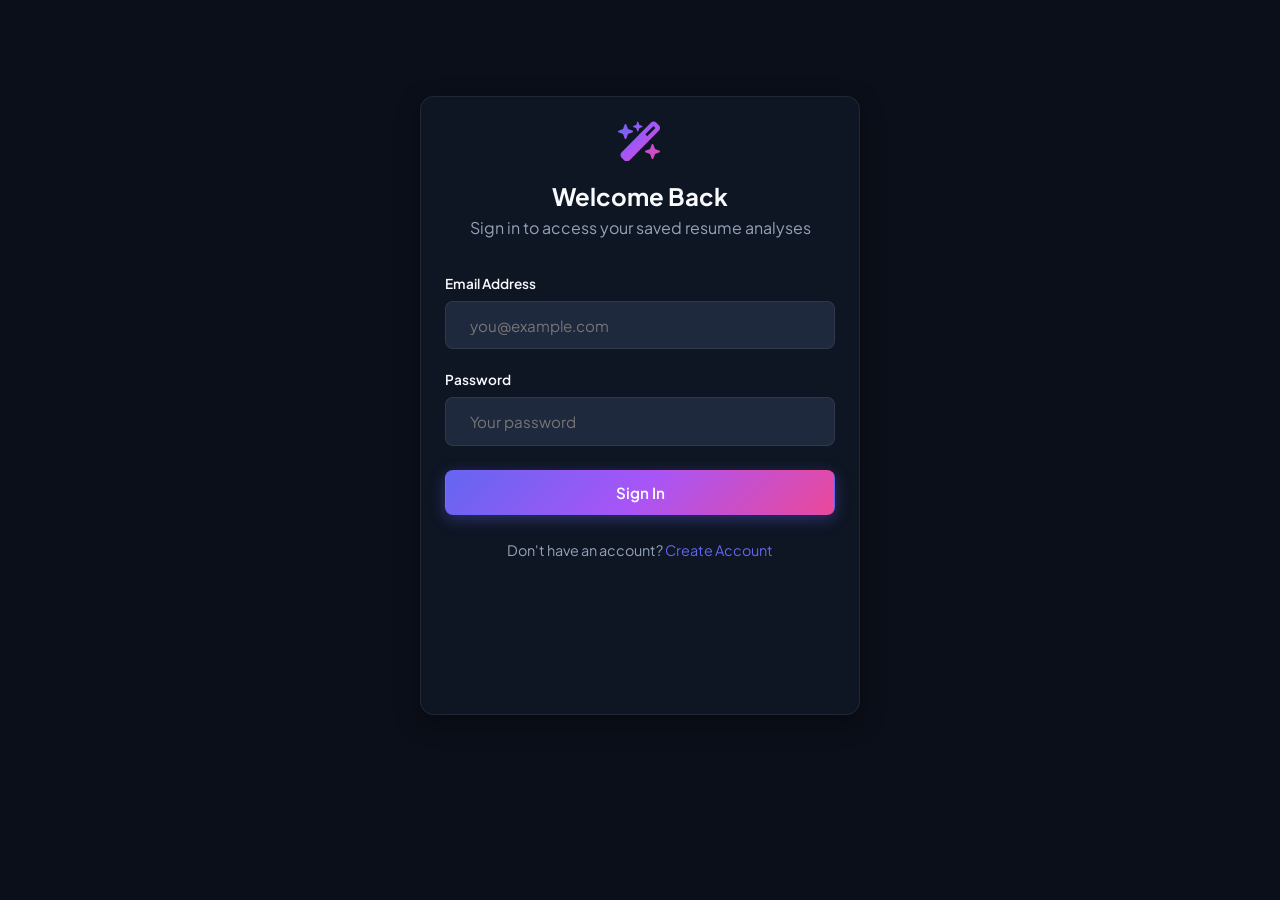
==== commit 0fd7bacb: "Complete TalentMatch AI integration and UI improvements" ====
--- a/frontend/index.html
+++ b/frontend/index.html
@@ -128,11 +128,11 @@
           <form onsubmit="event.preventDefault(); Auth.signIn(document.getElementById('login-email').value, document.getElementById('login-pass').value);">
             <div style="margin-bottom: 1.25rem;">
               <label style="display: block; font-size: 0.85rem; font-weight: 600; margin-bottom: 0.4rem;">Email Address</label>
-              <input type="email" id="login-email" value="alex.morgan@talentmatch.ai" class="chat-input-field" style="width: 100%; border-radius: var(--border-radius-sm);" required>
+              <input type="email" id="login-email" placeholder="you@example.com" class="chat-input-field" style="width: 100%; border-radius: var(--border-radius-sm);" required>
             </div>
             <div style="margin-bottom: 1.5rem;">
               <label style="display: block; font-size: 0.85rem; font-weight: 600; margin-bottom: 0.4rem;">Password</label>
-              <input type="password" id="login-pass" value="••••••••••••" class="chat-input-field" style="width: 100%; border-radius: var(--border-radius-sm);" required>
+              <input type="password" id="login-pass" placeholder="Your password" class="chat-input-field" style="width: 100%; border-radius: var(--border-radius-sm);" required>
             </div>
             <button type="submit" class="btn btn-primary" style="width: 100%;">Sign In</button>
           </form>
@@ -318,7 +318,7 @@
               <!-- Upload Progress Indicator Bar -->
               <div class="upload-progress-wrap" id="upload-progress-wrap">
                 <div style="display: flex; justify-content: space-between; font-size: 0.85rem; margin-bottom: 0.4rem;">
-                  <span>Parsing & Scoring with Gemini Flash AI...</span>
+                  <span>Parsing & Scoring with NLP Pipeline...</span>
                   <span id="upload-pct-text">Processing</span>
                 </div>
                 <div class="progress-bar-wrap">
@@ -328,26 +328,58 @@
             </div>
           </div>
 
-          <!-- Document Preview Panel Mockup -->
-          <div class="col-span-12">
-            <div class="glass-panel dashboard-card">
-              <div class="card-header">
-                <span class="card-title"><i class="fa-solid fa-file-lines"></i> Parsed Resume Preview & Data Inspector</span>
+          <!-- Job Description Target Match Panel (Dynamically Rendered when JD is provided) -->
+          <div class="col-span-12" id="jd-match-panel-wrap" style="display: none;">
+            <div class="glass-panel dashboard-card">
+              <div class="card-header">
+                <span class="card-title"><i class="fa-solid fa-bullseye" style="color: var(--accent-primary);"></i> Resume ↔ Job Description Alignment Analysis</span>
+                <span class="badge badge-success" id="jd-match-score-badge">0% Match</span>
+              </div>
+              <div class="dashboard-grid" style="margin-top: 0.5rem; margin-bottom: 0;">
+                <div class="col-span-6">
+                  <div style="margin-bottom: 1rem;">
+                    <span style="font-size: 0.88rem; color: var(--text-secondary); display: block; margin-bottom: 0.3rem;">Sentence Transformers BERT Cosine Similarity</span>
+                    <strong style="font-size: 1.25rem; color: var(--text-primary);" id="jd-similarity-val">0.0%</strong>
+                    <div class="progress-bar-wrap" style="margin-top: 0.4rem;">
+                      <div class="progress-bar-fill" id="jd-similarity-bar" style="width: 0%;"></div>
+                    </div>
+                  </div>
+                  <div>
+                    <span style="font-size: 0.88rem; color: var(--text-secondary); display: block; margin-bottom: 0.3rem;"><i class="fa-solid fa-circle-check" style="color: var(--color-success);"></i> Matching Skills</span>
+                    <div class="keywords-pills-wrap" id="jd-matching-skills-container"></div>
+                  </div>
+                </div>
+                <div class="col-span-6">
+                  <div style="margin-bottom: 1rem;">
+                    <span style="font-size: 0.88rem; color: var(--text-secondary); display: block; margin-bottom: 0.3rem;"><i class="fa-solid fa-circle-xmark" style="color: var(--color-danger);"></i> Missing Required Skills</span>
+                    <div class="keywords-pills-wrap" id="jd-missing-skills-container"></div>
+                  </div>
+                  <div>
+                    <span style="font-size: 0.88rem; color: var(--text-secondary); display: block; margin-bottom: 0.3rem;"><i class="fa-solid fa-tags" style="color: var(--color-warning);"></i> Missing Keywords</span>
+                    <div class="keywords-pills-wrap" id="jd-missing-keywords-container"></div>
+                  </div>
+                </div>
+              </div>
+            </div>
+          </div>
+
+          <!-- Document Preview & PDF Inspector Panel -->
+          <div class="col-span-12" id="resume-preview-panel-wrap">
+            <div class="glass-panel dashboard-card">
+              <div class="card-header">
+                <span class="card-title"><i class="fa-solid fa-file-pdf" style="color: var(--accent-primary);"></i> Parsed Resume & Document Preview</span>
                 <div style="display: flex; gap: 0.5rem;">
                   <button class="btn btn-outline btn-sm" onclick="App.handleDownloadPDF()"><i class="fa-solid fa-download"></i> Download Report (PDF)</button>
                 </div>
               </div>
-              <div class="doc-tab-pills">
-                <button class="doc-tab-pill active">Parsed Summary</button>
-                <button class="doc-tab-pill">Work Experience</button>
-                <button class="doc-tab-pill">Extracted Skills</button>
-              </div>
-              <div class="document-preview-card">
-                <strong>NAME:</strong> Alex Morgan<br>
-                <strong>ROLE TARGET:</strong> Senior Full Stack & AI Systems Engineer<br>
-                <strong>EMAIL:</strong> alex.morgan@talentmatch.ai | <strong>PHONE:</strong> +1-555-019-2831<br><br>
-                <strong>PROFESSIONAL SUMMARY:</strong><br>
-                Driven Senior Full-Stack Engineer with 5+ years of experience architecting high-throughput FastAPI backends and modern React interfaces. Reduced overall API response latency by 45% using Redis caching and optimized PyTorch embeddings.
+              <div class="doc-tab-pills" id="resume-preview-tabs">
+                <button class="doc-tab-pill active" id="tab-pill-summary" onclick="App.switchPreviewTab('summary')">Parsed Summary</button>
+                <button class="doc-tab-pill" id="tab-pill-skills" onclick="App.switchPreviewTab('skills')">Extracted Skills</button>
+                <button class="doc-tab-pill" id="tab-pill-text" onclick="App.switchPreviewTab('text')">Extracted Raw Text</button>
+                <button class="doc-tab-pill" id="tab-pill-pdf" onclick="App.switchPreviewTab('pdf')">PDF Viewer</button>
+              </div>
+              <div class="document-preview-card" id="resume-preview-body" style="min-height: 200px;">
+                <p style="color: var(--text-muted); text-align: center; padding: 2rem;">Upload a resume file above to view the live parsed preview and data extraction inspector.</p>
               </div>
             </div>
           </div>
@@ -475,10 +507,36 @@
           <div class="col-span-12">
             <div class="glass-panel dashboard-card" style="margin-bottom: 1.5rem;">
               <div class="card-header">
-                <span class="card-title"><i class="fa-solid fa-bullseye"></i> Multi-Job Description Target Matcher</span>
-                <button class="btn btn-primary btn-sm" onclick="App.showToast('Paste Job Description text...', 'info')"><i class="fa-solid fa-paste"></i> Add New JD Target</button>
-              </div>
-              <p style="color: var(--text-secondary);">Benchmark your current active resume against multiple company job postings simultaneously.</p>
+                <span class="card-title"><i class="fa-solid fa-bullseye"></i> Resume ↔ Job Description Alignment Engine</span>
+                <span class="badge badge-primary">NLP & BERT Embeddings</span>
+              </div>
+              <p style="color: var(--text-secondary); margin-bottom: 1rem;">Benchmark your resume directly against any Job Description to extract similarity, match %, matching skills, missing skills, missing keywords, and ATS recommendations.</p>
+
+              <!-- Active Resume State Banner -->
+              <div id="jd-matcher-active-resume-info" style="margin-bottom: 1.25rem; padding: 0.85rem 1.1rem; background: var(--bg-tertiary); border-left: 4px solid var(--accent-primary); border-radius: var(--border-radius-sm); display: flex; justify-content: space-between; align-items: center; flex-wrap: wrap; gap: 0.5rem;">
+                <div>
+                  <i class="fa-solid fa-file-pdf" style="color: var(--accent-primary); margin-right: 0.5rem; font-size: 1.1rem;"></i>
+                  <span style="font-size: 0.9rem;">Active Resume: <strong id="jd-active-resume-filename" style="color: var(--text-primary);">No resume uploaded yet</strong></span>
+                </div>
+                <span class="badge badge-primary" id="jd-active-resume-score">Upload resume below or run scan in Analysis view</span>
+              </div>
+
+              <div style="display: grid; grid-template-columns: 1fr 1fr; gap: 1rem; margin-bottom: 1rem;">
+                <div>
+                  <label style="display: block; font-size: 0.85rem; font-weight: 700; margin-bottom: 0.4rem;"><i class="fa-solid fa-file-invoice"></i> Step 1: Target Job Description Text</label>
+                  <textarea class="chat-input-field" id="jd-matcher-text-input" rows="4" style="width: 100%; border-radius: var(--border-radius-sm); font-size: 0.88rem;" placeholder="Paste the target job description requirements here..."></textarea>
+                </div>
+                <div>
+                  <label style="display: block; font-size: 0.85rem; font-weight: 700; margin-bottom: 0.4rem;"><i class="fa-solid fa-file-arrow-up"></i> Step 2: Upload Resume File</label>
+                  <div class="dropzone" id="jd-matcher-dropzone" style="padding: 1.25rem;">
+                    <i class="fa-solid fa-cloud-arrow-up dropzone-icon" style="font-size: 1.8rem; margin-bottom: 0.3rem;"></i>
+                    <h4 style="font-size: 0.95rem;">Select Resume (PDF or DOCX)</h4>
+                    <p style="font-size: 0.78rem; color: var(--text-secondary);" id="jd-matcher-filename">Click or drag & drop file</p>
+                    <input type="file" id="jd-matcher-file-input" style="display: none;" accept=".pdf,.doc,.docx">
+                  </div>
+                </div>
+              </div>
+              <button class="btn btn-primary" id="jd-matcher-submit-btn" style="width: 100%;"><i class="fa-solid fa-bolt"></i> Run Resume ↔ JD Match Analysis</button>
             </div>
           </div>
 
@@ -532,7 +590,7 @@
               <div class="chat-message-row assistant">
                 <div class="chat-avatar"><i class="fa-solid fa-robot"></i></div>
                 <div class="chat-bubble">
-                  Hello Alex! I am your <strong>TalentMatch AI Assistant</strong>. I can help you reword bullet points, optimize your summary for specific job descriptions, or answer any ATS formatting questions. How can I assist your job search today?
+                  Hello! I am your <strong>TalentMatch AI Assistant</strong>. I can help you reword bullet points, optimize your summary for specific job descriptions, or answer any ATS formatting questions. How can I assist your job search today?
                 </div>
               </div>
             </div>
@@ -578,10 +636,12 @@
         <div class="dashboard-grid" style="margin-top: 0;">
           <div class="col-span-4">
             <div class="glass-panel dashboard-card" style="text-align: center; padding: 2.5rem 1.5rem;">
-              <img src="https://images.unsplash.com/photo-1534528741775-53994a69daeb?auto=format&fit=crop&w=256&q=80" style="width: 100px; height: 100px; border-radius: 50%; object-fit: cover; margin: 0 auto 1rem; border: 3px solid var(--accent-primary);" alt="Profile">
-              <h3>Alex Morgan</h3>
-              <p style="color: var(--text-secondary); font-size: 0.9rem;">Senior Full Stack Engineer</p>
-              <span class="badge badge-success" style="margin-top: 0.75rem;">Pro Analyst Subscription</span>
+              <div style="width: 80px; height: 80px; border-radius: 50%; background: linear-gradient(135deg, var(--accent-primary), var(--accent-secondary)); color: #fff; font-size: 2.5rem; font-weight: 700; display: flex; align-items: center; justify-content: center; margin: 0 auto 1rem;" id="profile-avatar-placeholder">
+                <i class="fa-solid fa-user"></i>
+              </div>
+              <h3 id="profile-display-name">Candidate Profile</h3>
+              <p style="color: var(--text-secondary); font-size: 0.9rem;" id="profile-display-role">Target Role</p>
+              <span class="badge badge-success" style="margin-top: 0.75rem;" id="profile-display-plan">Free Analyst Plan</span>
             </div>
           </div>
 
@@ -590,16 +650,20 @@
               <div class="card-header">
                 <span class="card-title"><i class="fa-solid fa-user-gear"></i> Target Career Preferences</span>
               </div>
-              <form onsubmit="event.preventDefault(); App.showToast('Profile updated!', 'success');">
+              <form id="profile-form">
+                <div style="margin-bottom: 1.25rem;">
+                  <label style="display: block; font-size: 0.85rem; font-weight: 600; margin-bottom: 0.4rem;">Full Name</label>
+                  <input type="text" id="profile-full-name" placeholder="Your Full Name" class="chat-input-field" style="width: 100%; border-radius: var(--border-radius-sm);">
+                </div>
                 <div style="margin-bottom: 1.25rem;">
                   <label style="display: block; font-size: 0.85rem; font-weight: 600; margin-bottom: 0.4rem;">Target Job Title</label>
-                  <input type="text" value="Lead AI Systems Architect" class="chat-input-field" style="width: 100%; border-radius: var(--border-radius-sm);">
+                  <input type="text" id="profile-target-role" placeholder="e.g. Senior Software Engineer" class="chat-input-field" style="width: 100%; border-radius: var(--border-radius-sm);">
                 </div>
                 <div style="margin-bottom: 1.25rem;">
                   <label style="display: block; font-size: 0.85rem; font-weight: 600; margin-bottom: 0.4rem;">Primary Technology Stack</label>
-                  <input type="text" value="Python, FastAPI, TypeScript, PyTorch, PostgreSQL, Docker" class="chat-input-field" style="width: 100%; border-radius: var(--border-radius-sm);">
-                </div>
-                <button type="submit" class="btn btn-primary btn-sm"><i class="fa-solid fa-floppy-disk"></i> Save Preferences</button>
+                  <input type="text" id="profile-tech-stack" placeholder="e.g. Python, FastAPI, React, PostgreSQL, Docker" class="chat-input-field" style="width: 100%; border-radius: var(--border-radius-sm);">
+                </div>
+                <button type="button" id="profile-save-btn" class="btn btn-primary btn-sm"><i class="fa-solid fa-floppy-disk"></i> Save Preferences</button>
               </form>
             </div>
           </div>
@@ -610,16 +674,20 @@
   </div>
 
   <!-- CDN Scripts -->
-  <script src="https://cdn.jsdelivr.net/npm/@supabase/supabase-js@2"></script>
+  <!-- Chart.js — UMD bundle, works in browsers correctly -->
   <script src="https://cdn.jsdelivr.net/npm/chart.js@4.4.0/dist/chart.umd.min.js"></script>
   
-  <!-- Custom JS Modules -->
-  <script src="assets/js/mockData.js"></script>
-  <script src="assets/js/charts.js"></script>
-  <script src="assets/js/api.js"></script>
-  <script src="assets/js/auth.js"></script>
-  <script src="assets/js/router.js"></script>
-  <script src="assets/js/app.js"></script>
+  <!-- NOTE: @supabase/supabase-js v2.111+ has no browser/UMD bundle.
+       Auth is now handled via direct Supabase REST API calls in auth.js.
+       No Supabase CDN script required. -->
+
+  <!-- Custom JS Modules — ?v=3 forces browser to bypass cache -->
+  <script src="assets/js/mockData.js?v=3"></script>
+  <script src="assets/js/charts.js?v=3"></script>
+  <script src="assets/js/api.js?v=3"></script>
+  <script src="assets/js/auth.js?v=3"></script>
+  <script src="assets/js/router.js?v=3"></script>
+  <script src="assets/js/app.js?v=3"></script>
 
 </body>
 </html>
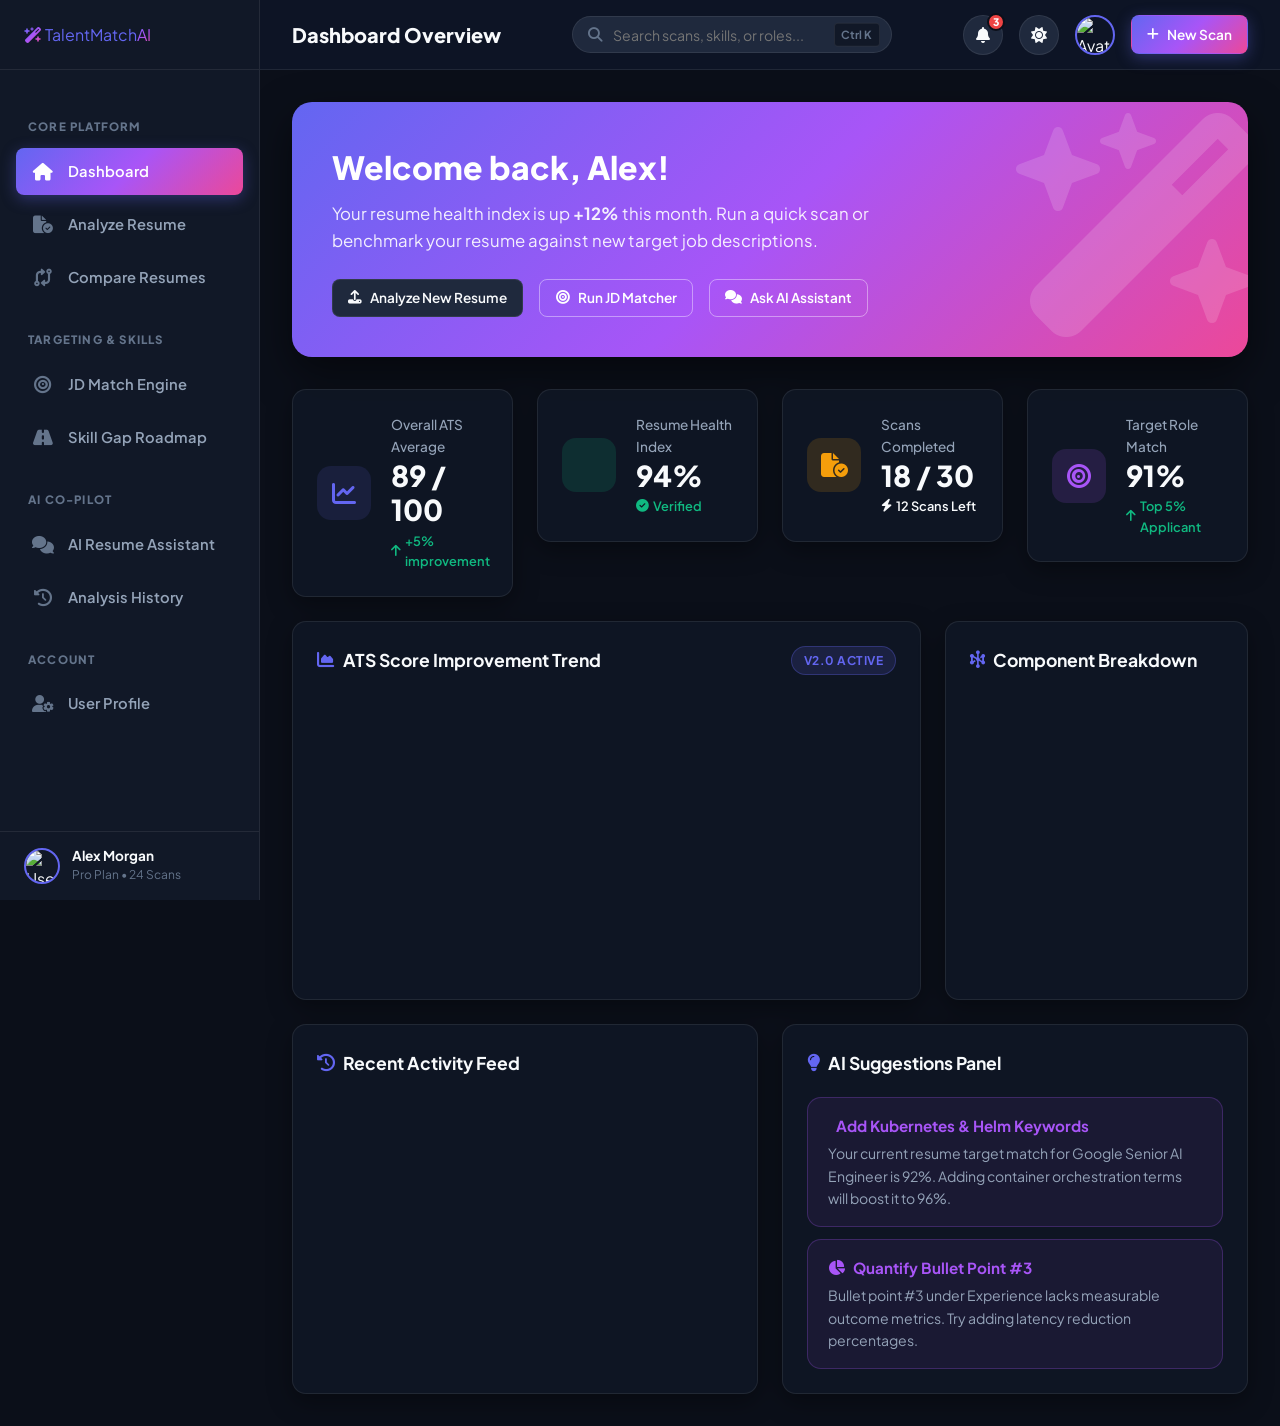
==== commit c2f410dc: "Complete TalentMatch AI integration and UI improvements7" ====
--- a/frontend/index.html
+++ b/frontend/index.html
@@ -4,6 +4,10 @@
   <meta charset="UTF-8">
   <meta name="viewport" content="width=device-width, initial-scale=1.0">
   <title>TalentMatch AI — Intelligent Resume Analysis & Career Assistant</title>
+  
+  <!-- Favicon -->
+  <link rel="icon" type="image/svg+xml" href="assets/favicon.svg">
+  <link rel="alternate icon" type="image/png" href="data:image/svg+xml,<svg xmlns='http://www.w3.org/2000/svg' viewBox='0 0 100 100'><defs><linearGradient id='g' x1='0%' y1='0%' x2='100%' y2='100%'><stop offset='0%' stop-color='%236366f1'/><stop offset='100%' stop-color='%23a855f7'/></linearGradient></defs><rect width='100' height='100' rx='22' fill='url(%23g)'/><path d='M50 18 L57 37 L76 44 L57 51 L50 70 L43 51 L24 44 L43 37 Z M26 66 L29 75 L38 78 L29 81 L26 90 L23 81 L14 78 L23 75 Z' fill='%23ffffff'/></svg>">
   
   <!-- Fonts -->
   <link rel="preconnect" href="https://fonts.googleapis.com">
